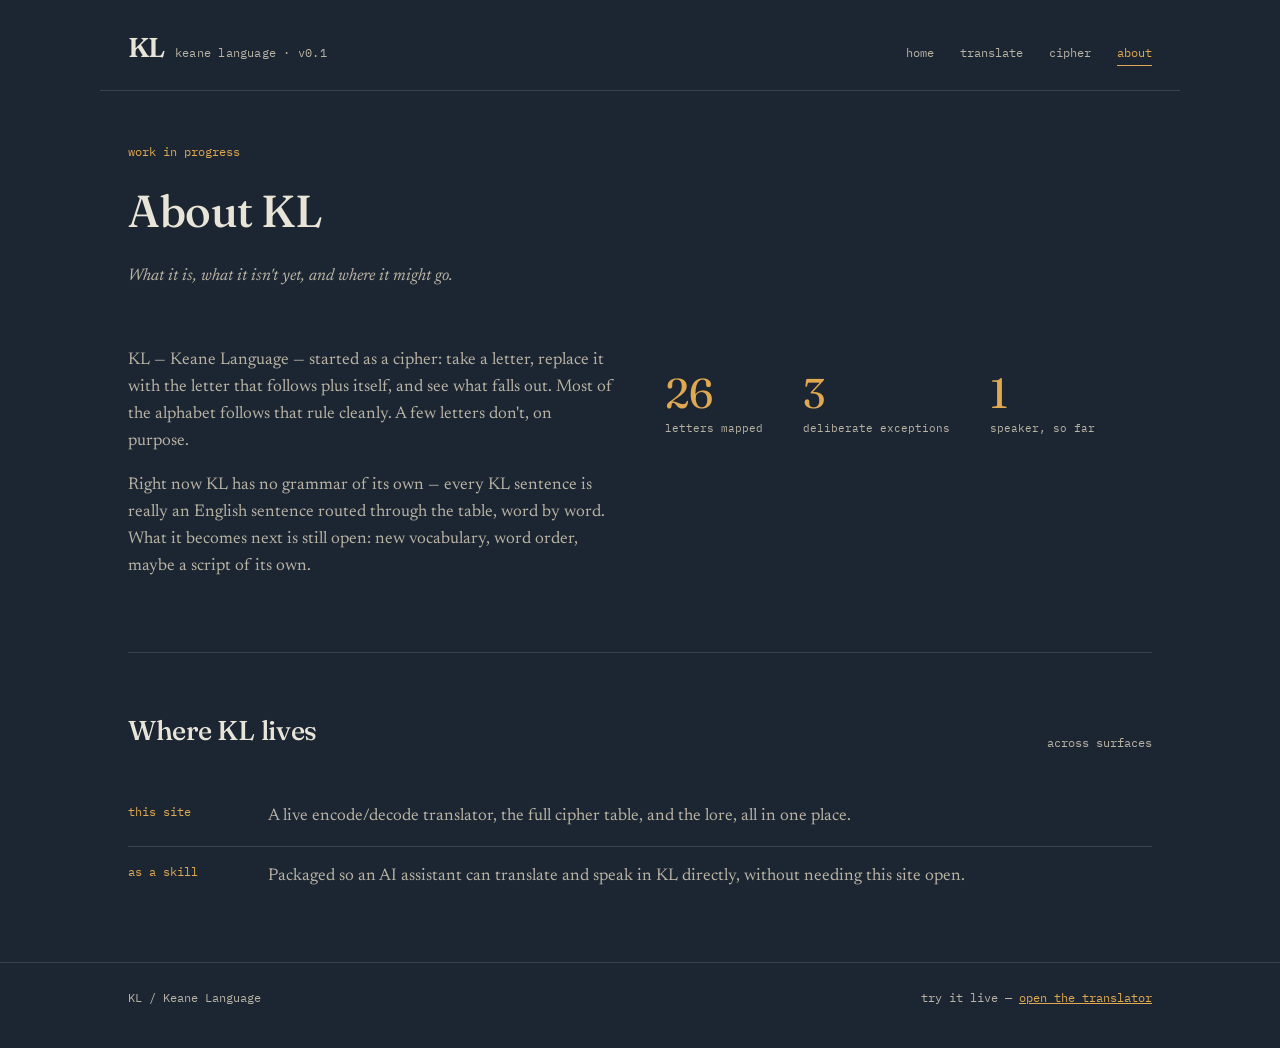
==== about.html @ 6e67b202 "Add files via upload" ====
<!DOCTYPE html>
<html lang="en">
<head>
<meta charset="UTF-8">
<meta name="viewport" content="width=device-width, initial-scale=1.0">
<title>About — KL</title>
<link rel="preconnect" href="https://fonts.googleapis.com">
<link rel="preconnect" href="https://fonts.gstatic.com" crossorigin>
<link href="https://fonts.googleapis.com/css2?family=Fraunces:opsz,wght@9..144,300;9..144,500;9..144,600&family=Newsreader:ital,wght@0,400;0,500;1,400&family=IBM+Plex+Mono:wght@400;500;600&display=swap" rel="stylesheet">
<link rel="stylesheet" href="style.css">
</head>
<body>

<header>
  <div class="wrap headbar">
    <div class="wordmark">
      <span class="kl">KL</span>
      <span class="sub">keane language · v0.1</span>
    </div>
    <nav>
      <a href="index.html">home</a>
      <a href="translate.html">translate</a>
      <a href="cipher.html">cipher</a>
      <a href="about.html" class="current">about</a>
    </nav>
  </div>
</header>

<div class="wrap">
  <div class="page-head">
    <span class="kicker">work in progress</span>
    <h1>About KL</h1>
    <p class="lede">What it is, what it isn't yet, and where it might go.</p>
  </div>

  <section class="no-border" style="padding-top:0;">
    <div class="about">
      <div>
        <p>KL — Keane Language — started as a cipher: take a letter, replace it with the letter that follows plus itself, and see what falls out. Most of the alphabet follows that rule cleanly. A few letters don't, on purpose.</p>
        <p>Right now KL has no grammar of its own — every KL sentence is really an English sentence routed through the table, word by word. What it becomes next is still open: new vocabulary, word order, maybe a script of its own.</p>
      </div>
      <div>
        <div class="stat-row">
          <div>
            <div class="stat">26</div>
            <div class="stat-label">letters mapped</div>
          </div>
          <div>
            <div class="stat">3</div>
            <div class="stat-label">deliberate exceptions</div>
          </div>
          <div>
            <div class="stat">1</div>
            <div class="stat-label">speaker, so far</div>
          </div>
        </div>
      </div>
    </div>
  </section>

  <section>
    <div class="section-head">
      <h2>Where KL lives</h2>
      <span class="tag">across surfaces</span>
    </div>
    <ul class="rule-list">
      <li>
        <div class="label">this site</div>
        <div class="body">A live encode/decode translator, the full cipher table, and the lore, all in one place.</div>
      </li>
      <li>
        <div class="label">as a skill</div>
        <div class="body">Packaged so an AI assistant can translate and speak in KL directly, without needing this site open.</div>
      </li>
    </ul>
  </section>
</div>

<footer>
  <div class="wrap">
    <span>KL / Keane Language</span>
    <span>try it live — <a href="translate.html" style="color:var(--brass-bright);">open the translator</a></span>
  </div>
</footer>

</body>
</html>
---- style.css ----
:root{
  --navy: #1C2632;
  --navy-deep: #141C26;
  --parchment: #ECE3CC;
  --parchment-dim: #DDD2B4;
  --ink: #171310;
  --offwhite: #E9E4D8;
  --offwhite-dim: #B9B3A4;
  --brass: #C68A34;
  --brass-bright: #E0A951;
  --teal: #4B8078;
  --teal-bright: #6BA79D;
  --rule: rgba(233,228,216,0.14);
}

*{box-sizing:border-box;}
html{scroll-behavior:smooth;}
body{
  margin:0;
  background:var(--navy);
  color:var(--offwhite);
  font-family:'Newsreader', serif;
  font-size:17px;
  line-height:1.6;
}
h1,h2,h3, .display{
  font-family:'Fraunces', serif;
  font-weight:500;
  letter-spacing:-0.01em;
  margin:0;
}
.mono{ font-family:'IBM Plex Mono', monospace; }
a{color:inherit;}
.wrap{
  max-width:1080px;
  margin:0 auto;
  padding:0 28px;
}

/* ---------- HEADER ---------- */
header{ padding:26px 0 0 0; }
.headbar{
  display:flex;
  align-items:baseline;
  justify-content:space-between;
  padding-bottom:20px;
  border-bottom:1px solid var(--rule);
  flex-wrap:wrap;
  gap:14px;
}
.wordmark{ display:flex; align-items:baseline; gap:10px; }
.wordmark .kl{
  font-family:'Fraunces', serif;
  font-size:1.7rem;
  font-weight:600;
  letter-spacing:-0.02em;
}
.wordmark .sub{
  font-family:'IBM Plex Mono', monospace;
  font-size:0.72rem;
  color:var(--offwhite-dim);
  letter-spacing:0.02em;
}
nav{
  display:flex;
  gap:26px;
  font-family:'IBM Plex Mono', monospace;
  font-size:0.78rem;
}
nav a{
  text-decoration:none;
  color:var(--offwhite-dim);
  border-bottom:1px solid transparent;
  padding-bottom:2px;
  transition:color .15s ease, border-color .15s ease;
}
nav a:hover, nav a.current{ color:var(--brass-bright); border-color:var(--brass-bright); }

/* ---------- PAGE HEAD (non-home pages) ---------- */
.page-head{
  padding:52px 0 40px 0;
}
.page-head .kicker{
  font-family:'IBM Plex Mono', monospace;
  font-size:0.74rem;
  color:var(--brass-bright);
  display:block;
  margin-bottom:14px;
}
.page-head h1{
  font-size:clamp(2rem, 3.6vw, 2.8rem);
  max-width:16ch;
}
.page-head p.lede{
  font-family:'Newsreader', serif;
  font-style:italic;
  font-size:1.05rem;
  color:var(--offwhite-dim);
  max-width:50ch;
  margin-top:16px;
}

/* ---------- HERO (home only) ---------- */
.hero{
  display:grid;
  grid-template-columns:1.1fr 0.9fr;
  gap:40px;
  align-items:center;
  padding:64px 0 60px 0;
}
.hero h1{
  font-size:clamp(2.3rem, 4.4vw, 3.4rem);
  line-height:1.08;
  max-width:11.5ch;
}
.hero p.lede{
  font-family:'Newsreader', serif;
  font-style:italic;
  font-size:1.12rem;
  color:var(--offwhite-dim);
  max-width:46ch;
  margin-top:20px;
}
.hero .kicker{
  font-family:'IBM Plex Mono', monospace;
  font-size:0.74rem;
  color:var(--brass-bright);
  margin-bottom:16px;
  display:block;
}
.name-example{
  margin-top:30px;
  display:inline-flex;
  align-items:center;
  gap:14px;
  font-family:'IBM Plex Mono', monospace;
  font-size:0.85rem;
  color:var(--offwhite-dim);
  border:1px solid var(--rule);
  padding:10px 16px;
  border-radius:3px;
}
.name-example b{ color:var(--brass-bright); font-weight:500; }

.cta-row{ display:flex; gap:14px; margin-top:30px; flex-wrap:wrap; }
.btn{
  display:inline-block;
  font-family:'IBM Plex Mono', monospace;
  font-size:0.8rem;
  text-decoration:none;
  padding:12px 20px;
  border-radius:4px;
  border:1px solid var(--rule);
  color:var(--offwhite);
  transition:border-color .15s ease, color .15s ease;
}
.btn.primary{
  background:var(--brass);
  border-color:var(--brass);
  color:var(--navy-deep);
  font-weight:600;
}
.btn.primary:hover{ background:var(--brass-bright); border-color:var(--brass-bright); }
.btn:not(.primary):hover{ border-color:var(--offwhite-dim); color:var(--brass-bright); }

/* wheel */
.wheel-holder{ display:flex; justify-content:center; }
.wheel{ width:min(100%, 340px); height:auto; }
.wheel .ring-outer{ transform-origin:200px 200px; animation:spin 90s linear infinite; }
@media (prefers-reduced-motion: reduce){ .wheel .ring-outer{ animation:none; } }
@keyframes spin{ to{ transform:rotate(360deg); } }
.wheel text{ font-family:'IBM Plex Mono', monospace; fill:var(--offwhite-dim); }
.wheel .code-text{ fill:var(--brass-bright); }
.wheel circle.hub{ fill:var(--navy-deep); stroke:var(--rule); }
.wheel circle.track{ fill:none; stroke:var(--rule); }

/* ---------- SECTION SHELL ---------- */
section{ padding:56px 0; border-top:1px solid var(--rule); }
section.no-border{ border-top:none; }
.section-head{
  display:flex;
  justify-content:space-between;
  align-items:flex-end;
  gap:20px;
  margin-bottom:34px;
  flex-wrap:wrap;
}
.section-head h2{ font-size:1.7rem; }
.section-head .tag{
  font-family:'IBM Plex Mono', monospace;
  font-size:0.72rem;
  color:var(--offwhite-dim);
}

/* ---------- TRANSLATOR ---------- */
.translator{
  background:var(--parchment);
  color:var(--ink);
  border-radius:6px;
  padding:34px;
}
.mode-toggle{
  display:inline-flex;
  background:var(--parchment-dim);
  border-radius:4px;
  padding:3px;
  margin-bottom:24px;
  font-family:'IBM Plex Mono', monospace;
  font-size:0.78rem;
}
.mode-toggle button{
  border:none;
  background:transparent;
  padding:8px 18px;
  border-radius:3px;
  cursor:pointer;
  color:var(--ink);
  opacity:0.55;
  font-family:inherit;
  font-size:inherit;
}
.mode-toggle button.active{ background:var(--ink); color:var(--parchment); opacity:1; }
.grid-io{ display:grid; grid-template-columns:1fr 1fr; gap:26px; }
@media (max-width:760px){
  .grid-io{ grid-template-columns:1fr; }
  .hero{ grid-template-columns:1fr; }
  .hero .wheel-holder{ order:-1; }
  .about{ grid-template-columns:1fr; }
}
.io-col label{
  display:block;
  font-family:'IBM Plex Mono', monospace;
  font-size:0.7rem;
  text-transform:uppercase;
  letter-spacing:0.06em;
  color:#6b6355;
  margin-bottom:8px;
}
textarea{
  width:100%;
  min-height:130px;
  resize:vertical;
  background:#fff;
  border:1px solid #cfc4a6;
  border-radius:4px;
  padding:14px;
  font-family:'Newsreader', serif;
  font-size:1rem;
  color:var(--ink);
}
textarea:focus{ outline:2px solid var(--brass); outline-offset:1px; }
.output-panel{
  min-height:130px;
  background:#fff;
  border:1px solid #cfc4a6;
  border-radius:4px;
  padding:14px;
  font-family:'IBM Plex Mono', monospace;
  font-size:1rem;
  word-break:break-word;
}
.output-panel.empty{ color:#a89d84; font-family:'Newsreader', serif; font-style:italic; }
.chips{ margin-top:20px; display:flex; flex-wrap:wrap; gap:6px; }
.chip{
  display:flex;
  flex-direction:column;
  align-items:center;
  border:1px solid #cfc4a6;
  border-radius:3px;
  overflow:hidden;
  font-family:'IBM Plex Mono', monospace;
  font-size:0.7rem;
  min-width:30px;
}
.chip .l{ background:var(--ink); color:var(--parchment); padding:3px 6px; }
.chip .c{ padding:3px 6px; color:var(--ink); }
.chip.space{ border-color:transparent; min-width:10px; }
.chip.flag{ border-color:#b34b3a; }
.chip.flag .l{ background:#b34b3a; }

/* ---------- CIPHER TABLE ---------- */
.cipher-grid{
  display:grid;
  grid-template-columns:repeat(auto-fill, minmax(74px, 1fr));
  gap:1px;
  background:var(--rule);
  border:1px solid var(--rule);
}
.cell{ background:var(--navy); padding:14px 6px; text-align:center; }
.cell .letter{ font-family:'Fraunces', serif; font-size:1.1rem; color:var(--offwhite); }
.cell .code{ font-family:'IBM Plex Mono', monospace; font-size:0.82rem; color:var(--brass-bright); margin-top:4px; }
.cell.exception{ background:#241D14; }
.cell.exception .code{ color:var(--teal-bright); }
.note{ margin-top:18px; font-size:0.9rem; color:var(--offwhite-dim); max-width:62ch; }
.note .swatch{ display:inline-block; width:9px; height:9px; border-radius:2px; background:var(--teal-bright); margin-right:6px; }

/* ---------- ABOUT ---------- */
.about{ display:grid; grid-template-columns:1fr 1fr; gap:50px; }
.about p{ margin:0 0 16px 0; color:var(--offwhite-dim); }
.about .stat{ font-family:'Fraunces', serif; font-size:2.6rem; color:var(--brass-bright); line-height:1; }
.about .stat-label{ font-family:'IBM Plex Mono', monospace; font-size:0.7rem; color:var(--offwhite-dim); margin-top:6px; }
.stat-row{ display:flex; gap:40px; margin-top:26px; flex-wrap:wrap; }

.rule-list{ margin:0; padding:0; list-style:none; }
.rule-list li{
  padding:16px 0;
  border-top:1px solid var(--rule);
  display:grid;
  grid-template-columns:120px 1fr;
  gap:20px;
}
.rule-list li:first-child{ border-top:none; }
.rule-list .label{ font-family:'IBM Plex Mono', monospace; font-size:0.74rem; color:var(--brass-bright); }
.rule-list .body{ color:var(--offwhite-dim); }

footer{
  border-top:1px solid var(--rule);
  padding:26px 0 40px 0;
  font-family:'IBM Plex Mono', monospace;
  font-size:0.72rem;
  color:var(--offwhite-dim);
}
footer .wrap{ display:flex; justify-content:space-between; flex-wrap:wrap; gap:8px; }
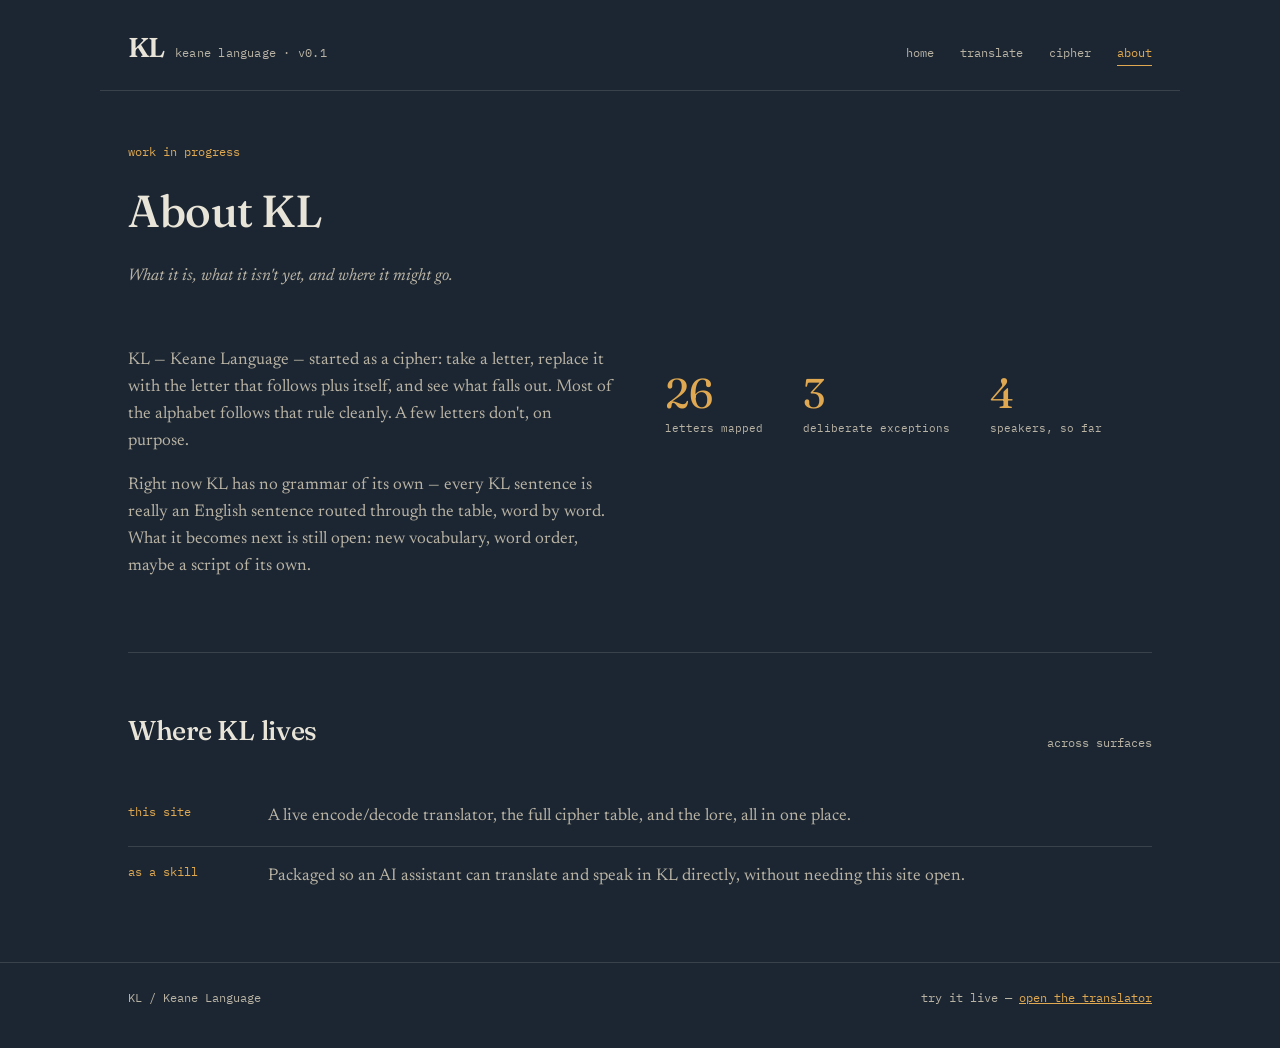
==== commit c90bdbf3: "Update about.html" ====
--- a/about.html
+++ b/about.html
@@ -50,8 +50,8 @@
             <div class="stat-label">deliberate exceptions</div>
           </div>
           <div>
-            <div class="stat">1</div>
-            <div class="stat-label">speaker, so far</div>
+            <div class="stat">4</div>
+            <div class="stat-label">speakers, so far</div>
           </div>
         </div>
       </div>
